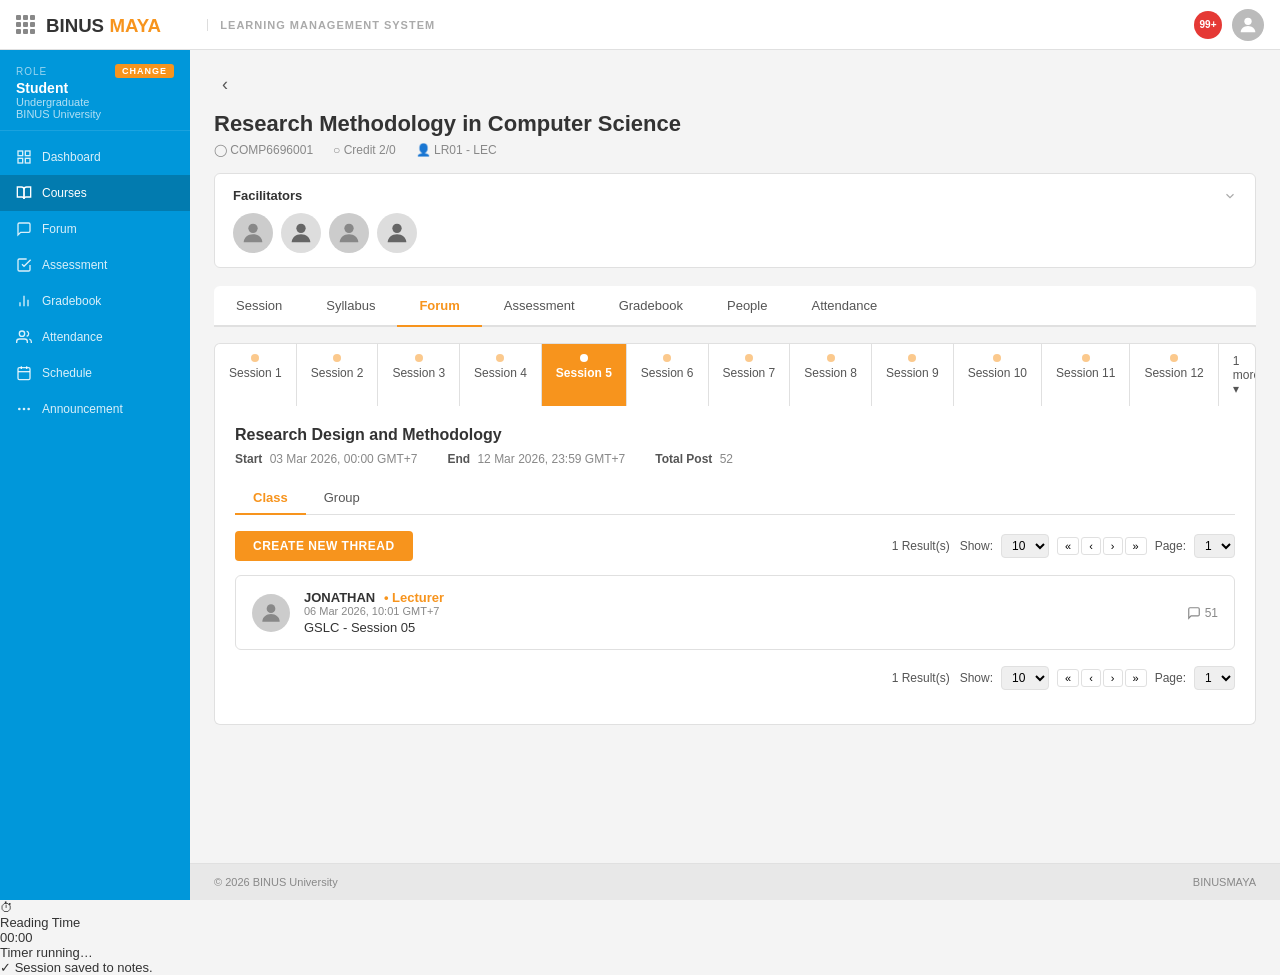
==== light/index.html @ e045422f "Add files via upload" ====
<!DOCTYPE html>
<html lang="en">
<head>
    <meta charset="UTF-8">
    <meta name="viewport" content="width=device-width, initial-scale=1.0">
    <title>BINUSMAYA - Learning Management System</title>
    <link rel="stylesheet" href="style.css">
</head>
<body>
<!-- TOPBAR -->
<div class="topbar">
  <div class="topbar-left">
    <div class="grid-icon">
      <span></span><span></span><span></span>
      <span></span><span></span><span></span>
      <span></span><span></span><span></span>
    </div>
    <!-- BINUS MAYA Logo SVG recreation -->
    <svg class="logo-svg" viewBox="0 0 160 30" xmlns="http://www.w3.org/2000/svg">
      <text x="0" y="22" font-family="'Open Sans',sans-serif" font-weight="900" font-size="20" fill="#333">BINUS</text>
      <text x="68" y="22" font-family="'Open Sans',sans-serif" font-weight="700" font-size="20" fill="#F7941D">MAYA</text>
    </svg>
    <span class="lms-label">Learning Management System</span>
  </div>
  <div class="topbar-right">
    <div class="notif-btn">99+</div>
    <div class="avatar-top">
      <svg viewBox="0 0 24 24" fill="#fff"><circle cx="12" cy="8" r="4"/><path d="M4 20c0-4 3.6-7 8-7s8 3 8 7"/></svg>
    </div>
  </div>
</div>

<!-- SIDEBAR -->
<div class="sidebar">
  <div class="sidebar-role">
    <div class="role-label">Role <span class="change-btn">CHANGE</span></div>
    <div class="role-name">Student</div>
    <div class="role-sub">Undergraduate</div>
    <div class="role-sub">BINUS University</div>
  </div>
  <nav class="sidebar-nav">
    <div class="nav-item">
      <svg viewBox="0 0 24 24" fill="none" stroke="currentColor" stroke-width="2"><rect x="3" y="3" width="7" height="7"/><rect x="14" y="3" width="7" height="7"/><rect x="3" y="14" width="7" height="7"/><rect x="14" y="14" width="7" height="7"/></svg>
      Dashboard
    </div>
    <div class="nav-item active">
      <svg viewBox="0 0 24 24" fill="none" stroke="currentColor" stroke-width="2"><path d="M2 3h6a4 4 0 0 1 4 4v14a3 3 0 0 0-3-3H2z"/><path d="M22 3h-6a4 4 0 0 0-4 4v14a3 3 0 0 1 3-3h7z"/></svg>
      Courses
    </div>
    <div class="nav-item">
      <svg viewBox="0 0 24 24" fill="none" stroke="currentColor" stroke-width="2"><path d="M21 15a2 2 0 0 1-2 2H7l-4 4V5a2 2 0 0 1 2-2h14a2 2 0 0 1 2 2z"/></svg>
      Forum
    </div>
    <div class="nav-item">
      <svg viewBox="0 0 24 24" fill="none" stroke="currentColor" stroke-width="2"><polyline points="9 11 12 14 22 4"/><path d="M21 12v7a2 2 0 0 1-2 2H5a2 2 0 0 1-2-2V5a2 2 0 0 1 2-2h11"/></svg>
      Assessment
    </div>
    <div class="nav-item">
      <svg viewBox="0 0 24 24" fill="none" stroke="currentColor" stroke-width="2"><line x1="18" y1="20" x2="18" y2="10"/><line x1="12" y1="20" x2="12" y2="4"/><line x1="6" y1="20" x2="6" y2="14"/></svg>
      Gradebook
    </div>
    <div class="nav-item">
      <svg viewBox="0 0 24 24" fill="none" stroke="currentColor" stroke-width="2"><path d="M17 21v-2a4 4 0 0 0-4-4H5a4 4 0 0 0-4 4v2"/><circle cx="9" cy="7" r="4"/><path d="M23 21v-2a4 4 0 0 0-3-3.87"/><path d="M16 3.13a4 4 0 0 1 0 7.75"/></svg>
      Attendance
    </div>
    <div class="nav-item">
      <svg viewBox="0 0 24 24" fill="none" stroke="currentColor" stroke-width="2"><rect x="3" y="4" width="18" height="18" rx="2"/><line x1="16" y1="2" x2="16" y2="6"/><line x1="8" y1="2" x2="8" y2="6"/><line x1="3" y1="10" x2="21" y2="10"/></svg>
      Schedule
    </div>
    <div class="nav-item">
      <svg viewBox="0 0 24 24" fill="none" stroke="currentColor" stroke-width="2"><circle cx="12" cy="12" r="1"/><circle cx="19" cy="12" r="1"/><circle cx="5" cy="12" r="1"/></svg>
      Announcement
    </div>
  </nav>
</div>

<!-- MAIN -->
<div class="main">
  <div class="content">

    <!-- PAGE 1: Forum Thread List -->
    <div id="page1" class="page active">
      <button class="back-btn">&#8249;</button>
      <div class="course-title">Research Methodology in Computer Science</div>
      <div class="course-meta">
        <span>&#9711; COMP6696001</span>
        <span>&#9675; Credit 2/0</span>
        <span>&#128100; LR01 - LEC</span>
      </div>

      <div class="facilitators-section">
        <div class="facilitators-header">
          Facilitators
          <svg width="14" height="14" viewBox="0 0 24 24" fill="none" stroke="#aaa" stroke-width="2"><polyline points="6 9 12 15 18 9"/></svg>
        </div>
        <div class="facilitators-list">
          <div class="facilitator-av"><svg viewBox="0 0 24 24" fill="#888"><circle cx="12" cy="8" r="4"/><path d="M4 20c0-4 3.6-7 8-7s8 3 8 7"/></svg></div>
          <div class="facilitator-av" style="background:#ddd;"><svg viewBox="0 0 24 24" fill="#666"><circle cx="12" cy="8" r="4"/><path d="M4 20c0-4 3.6-7 8-7s8 3 8 7"/></svg></div>
          <div class="facilitator-av"><svg viewBox="0 0 24 24" fill="#888"><circle cx="12" cy="8" r="4"/><path d="M4 20c0-4 3.6-7 8-7s8 3 8 7"/></svg></div>
          <div class="facilitator-av" style="background:#ddd;"><svg viewBox="0 0 24 24" fill="#666"><circle cx="12" cy="8" r="4"/><path d="M4 20c0-4 3.6-7 8-7s8 3 8 7"/></svg></div>
        </div>
      </div>

      <div class="tab-nav">
        <div class="tab-item">Session</div>
        <div class="tab-item">Syllabus</div>
        <div class="tab-item active">Forum</div>
        <div class="tab-item">Assessment</div>
        <div class="tab-item">Gradebook</div>
        <div class="tab-item">People</div>
        <div class="tab-item">Attendance</div>
      </div>

      <div class="session-tabs">
        <div class="session-tab">Session 1</div>
        <div class="session-tab">Session 2</div>
        <div class="session-tab">Session 3</div>
        <div class="session-tab">Session 4</div>
        <div class="session-tab active">Session 5</div>
        <div class="session-tab">Session 6</div>
        <div class="session-tab">Session 7</div>
        <div class="session-tab">Session 8</div>
        <div class="session-tab">Session 9</div>
        <div class="session-tab">Session 10</div>
        <div class="session-tab">Session 11</div>
        <div class="session-tab">Session 12</div>
        <div class="session-more">1 more ▾</div>
      </div>

      <div class="forum-section">
        <div class="forum-title">Research Design and Methodology</div>
        <div class="forum-meta">
          <span><label>Start</label> 03 Mar 2026, 00:00 GMT+7</span>
          <span><label>End</label> 12 Mar 2026, 23:59 GMT+7</span>
          <span><label>Total Post</label> 52</span>
        </div>

        <div class="subtab-nav">
          <div class="subtab active">Class</div>
          <div class="subtab">Group</div>
        </div>

        <div class="forum-toolbar">
          <button class="create-btn">CREATE NEW THREAD</button>
          <div class="pagination-area">
            1 Result(s) &nbsp; Show:
            <select><option>10</option><option>25</option></select>
            <div class="pag-btns">
              <button class="pag-btn">«</button>
              <button class="pag-btn">‹</button>
              <button class="pag-btn">›</button>
              <button class="pag-btn">»</button>
            </div>
            Page: <select><option>1</option></select>
          </div>
        </div>

        <!-- Clickable Thread -->
        <div class="thread-card" id="threadCard" onclick="openThread()">
          <div class="thread-av"><svg viewBox="0 0 24 24" fill="#888"><circle cx="12" cy="8" r="4"/><path d="M4 20c0-4 3.6-7 8-7s8 3 8 7"/></svg></div>
          <div class="thread-info">
            <div class="thread-author">JONATHAN <span class="lecturer-tag">• Lecturer</span></div>
            <div class="thread-time">06 Mar 2026, 10:01 GMT+7</div>
            <div class="thread-title">GSLC - Session 05</div>
          </div>
          <div class="thread-replies">
            <svg width="14" height="14" viewBox="0 0 24 24" fill="none" stroke="currentColor" stroke-width="2"><path d="M21 15a2 2 0 0 1-2 2H7l-4 4V5a2 2 0 0 1 2-2h14a2 2 0 0 1 2 2z"/></svg>
            51
          </div>
        </div>

        <div style="margin-top:16px;">
          <div class="forum-toolbar" style="justify-content:flex-end;">
            <div class="pagination-area">
              1 Result(s) &nbsp; Show:
              <select><option>10</option><option>25</option></select>
              <div class="pag-btns">
                <button class="pag-btn">«</button>
                <button class="pag-btn">‹</button>
                <button class="pag-btn">›</button>
                <button class="pag-btn">»</button>
              </div>
              Page: <select><option>1</option></select>
            </div>
          </div>
        </div>
      </div>
    </div>

    <!-- PAGE 2: Thread Detail -->
    <div id="page2" class="page">
      <button class="back-btn" onclick="closePage2()">&#8249;</button>
      <div class="session-label">Session 5</div>

      <div class="post-card">
        <div class="post-header">
          <div class="post-author-info">
            <div class="post-av"><svg viewBox="0 0 24 24" fill="#888"><circle cx="12" cy="8" r="4"/><path d="M4 20c0-4 3.6-7 8-7s8 3 8 7"/></svg></div>
            <div>
              <div class="post-author-name">JONATHAN<span class="lecturer-tag">• Lecturer</span></div>
              <div class="post-time">06 Mar 2026, 10:01 GMT+7</div>
            </div>
          </div>
          <div class="post-reply-count">
            <svg width="15" height="15" viewBox="0 0 24 24" fill="none" stroke="currentColor" stroke-width="2"><path d="M21 15a2 2 0 0 1-2 2H7l-4 4V5a2 2 0 0 1 2-2h14a2 2 0 0 1 2 2z"/></svg>
            51
          </div>
        </div>
        <div class="post-title">GSLC - Session 05</div>
        <div class="post-body">
          <p>Setiap Senin pagi warga Perumahan Melati membaca papan informasi dekat pos keamanan. Warga dapat menuliskan pesan singkat, jadwal kegiatan, atau rekomendasi tempat makan. Anak anak sering menempelkan gambar buatan mereka. Menjelang akhir minggu papan menjadi penuh. Kebiasaan sederhana ini membantu warga saling mengenal dan mempererat hubungan antar tetangga.</p>
        </div>
        <div class="post-footer">
          <span style="display:flex;align-items:center;gap:4px;">
            <svg width="14" height="14" viewBox="0 0 24 24" fill="none" stroke="currentColor" stroke-width="2"><path d="M14 9V5a3 3 0 0 0-3-3l-4 9v11h11.28a2 2 0 0 0 2-1.7l1.38-9a2 2 0 0 0-2-2.3H14z"/><path d="M7 22H4a2 2 0 0 1-2-2v-7a2 2 0 0 1 2-2h3"/></svg>
            0
          </span>
        </div>
      </div>

      <!-- Discussions -->
      <div class="discussion-section">
        <div class="discussion-title">Discussions</div>
        <div class="comment-box-wrap">
          <div class="comment-box-inner">
            <div class="comment-av"><svg viewBox="0 0 24 24" fill="#888"><circle cx="12" cy="8" r="4"/><path d="M4 20c0-4 3.6-7 8-7s8 3 8 7"/></svg></div>
            <div class="comment-editor">
              <textarea class="comment-input" id="commentInput" placeholder="Write a comment (min. 5 words)" rows="3" onfocus="stopTimer()"></textarea>
              <div class="editor-toolbar">
                <button class="tb-btn">↩</button><button class="tb-btn">↪</button>
                <div class="tb-sep"></div>
                <button class="tb-btn"><b>B</b></button>
                <button class="tb-btn"><i>I</i></button>
                <button class="tb-btn"><u>U</u></button>
                <div class="tb-sep"></div>
                <button class="tb-btn">≡▾</button>
                <button class="tb-btn">1.▾</button>
                <button class="tb-btn">⇤</button><button class="tb-btn">⇥</button>
                <button class="tb-btn">⊞</button>
                <button class="tb-btn">&lt;/&gt;</button>
                <button class="tb-btn">Σ</button>
                <button class="tb-btn">🖼</button>
                <button class="tb-btn">🔗</button>
              </div>
            </div>
          </div>
          <div class="comment-submit-row">
            <button class="comment-btn" id="commentBtn">COMMENT</button>
          </div>
        </div>

        <div class="sort-bar">
          <div class="sort-label">Sort by: <a class="sort-link">Latest Comment</a></div>
          <div class="pagination-area">
            45 Result(s) &nbsp; Show:
            <select><option>15</option><option>30</option></select>
            <div class="pag-btns">
              <button class="pag-btn">«</button>
              <button class="pag-btn">‹</button>
              <button class="pag-btn">›</button>
              <button class="pag-btn">»</button>
            </div>
            Page: <select><option>1</option></select>
          </div>
        </div>

        <!-- Sample comment -->
        <div class="post-card" style="margin-bottom:12px;">
          <div class="post-header">
            <div class="post-author-info">
              <div class="post-av"><svg viewBox="0 0 24 24" fill="#888"><circle cx="12" cy="8" r="4"/><path d="M4 20c0-4 3.6-7 8-7s8 3 8 7"/></svg></div>
              <div>
                <div class="post-author-name">MARCHELLO</div>
                <div class="post-time">06 Mar 2026, 10:30 GMT+7</div>
              </div>
            </div>
          </div>
          <div class="post-body">
            <p>WOW</p>
            <p>That's really insightful!</p>
          </div>
        </div>

      </div>
    </div>

  </div>
  <div class="footer">
    <span>© 2026 BINUS University</span>
    <span>BINUSMAYA</span>
  </div>
</div>

<!-- TIMER TOAST -->
<div class="timer-toast" id="timerToast">
  <div class="timer-icon">⏱</div>
  <div class="timer-info">
    <div class="timer-label">Reading Time</div>
    <div class="timer-count" id="timerCount">00:00</div>
    <div class="timer-status" id="timerStatus">Timer running…</div>
  </div>
</div>

<!-- NOTIFY TOAST -->
<div class="notify-toast" id="notifyToast">
  <span>✓</span>
  <span id="notifyMsg">Session saved to notes.</span>
</div>

    <script src="script.js"></script>
</body>
</html>
---- light/style.css ----
*, *::before, *::after { box-sizing: border-box; margin: 0; padding: 0; }

  :root {
    --orange: #F7941D;
    --orange-dark: #E07B00;
    --blue-sidebar: #0097da;
    --blue-sidebar-dark: #027baf;
    --blue-sidebar-hover: #027baf;
    --text-dark: #333;
    --text-med: #555;
    --text-light: #888;
    --border: #e0e0e0;
    --bg: #f4f4f4;
    --white: #fff;
    --sidebar-w: 190px;
    --topbar-h: 50px;
  }

  body { font-family: 'Open Sans', sans-serif; font-size: 13px; background: var(--bg); color: var(--text-dark); }

  /* === TOPBAR === */
  .topbar {
    position: fixed; top: 0; left: 0; right: 0; height: var(--topbar-h);
    background: #fff; border-bottom: 1px solid var(--border);
    display: flex; align-items: center; justify-content: space-between;
    padding: 0 16px; z-index: 100;
  }
  .topbar-left { display: flex; align-items: center; gap: 12px; }
  .grid-icon { display: grid; grid-template-columns: 1fr 1fr 1fr; gap: 2px; width: 18px; cursor: pointer; }
  .grid-icon span { width: 5px; height: 5px; background: #888; border-radius: 1px; display: block; }
  .logo-svg { height: 28px; }
  .lms-label { font-size: 11px; color: #aaa; letter-spacing: 1px; font-weight: 600; padding-left: 12px; border-left: 1px solid #ddd; text-transform: uppercase; }
  .topbar-right { display: flex; align-items: center; gap: 10px; }
  .notif-btn { position: relative; background: #e53935; color: #fff; border-radius: 50%; width: 28px; height: 28px; display: flex; align-items: center; justify-content: center; font-size: 10px; font-weight: 700; cursor: pointer; }
  .avatar-top { width: 32px; height: 32px; border-radius: 50%; background: #bbb; overflow: hidden; cursor: pointer; display: flex; align-items: center; justify-content: center; }
  .avatar-top svg { width: 22px; height: 22px; }

  /* === SIDEBAR === */
  .sidebar {
    position: fixed; top: var(--topbar-h); left: 0; bottom: 0; width: var(--sidebar-w);
    background: var(--blue-sidebar); color: #fff; display: flex; flex-direction: column;
    overflow-y: auto; z-index: 90;
  }
  .sidebar-role { padding: 14px 16px 10px; border-bottom: 1px solid rgba(255,255,255,0.1); }
  .role-label { font-size: 10px; color: rgba(255,255,255,0.6); text-transform: uppercase; letter-spacing: 1px; margin-bottom: 2px; display: flex; align-items: center; justify-content: space-between; }
  .change-btn { background: var(--orange); color: #fff; font-size: 9px; font-weight: 700; padding: 2px 7px; border-radius: 3px; cursor: pointer; }
  .role-name { font-size: 14px; font-weight: 700; }
  .role-sub { font-size: 11px; color: rgba(255,255,255,0.7); }
  .sidebar-nav { flex: 1; padding: 8px 0; }
  .nav-item { display: flex; align-items: center; gap: 10px; padding: 10px 16px; cursor: pointer; font-size: 12px; color: rgba(255,255,255,0.85); transition: background 0.15s; }
  .nav-item:hover { background: var(--blue-sidebar-hover); }
  .nav-item.active { background: var(--blue-sidebar-dark); color: #fff; }
  .nav-item svg { width: 16px; height: 16px; flex-shrink: 0; }

  /* === MAIN === */
  .main { margin-top: var(--topbar-h); margin-left: var(--sidebar-w); min-height: calc(100vh - var(--topbar-h)); display: flex; flex-direction: column; }
  .content { flex: 1; padding: 20px 24px; }
  .footer { background: #e8e8e8; color: #888; font-size: 11px; padding: 12px 24px; display: flex; justify-content: space-between; border-top: 1px solid var(--border); }

  /* === PAGES === */
  .page { display: none; }
  .page.active { display: block; }

  /* === PAGE 1: Forum Thread List === */
  .back-btn { background: none; border: none; cursor: pointer; font-size: 18px; color: #555; padding: 4px 8px; margin-bottom: 12px; display: inline-flex; align-items: center; }
  .course-title { font-size: 22px; font-weight: 700; margin-bottom: 6px; }
  .course-meta { display: flex; gap: 20px; color: var(--text-light); font-size: 12px; margin-bottom: 16px; }
  .course-meta span { display: flex; align-items: center; gap: 5px; }

  .facilitators-section { border: 1px solid var(--border); border-radius: 6px; background: #fff; padding: 14px 18px; margin-bottom: 18px; }
  .facilitators-header { display: flex; align-items: center; justify-content: space-between; margin-bottom: 10px; font-weight: 600; font-size: 13px; }
  .facilitators-list { display: flex; gap: 8px; }
  .facilitator-av { width: 40px; height: 40px; border-radius: 50%; background: #ccc; overflow: hidden; display: flex; align-items: center; justify-content: center; }
  .facilitator-av svg { width: 28px; height: 28px; }

  /* Tab nav */
  .tab-nav { display: flex; border-bottom: 2px solid var(--border); margin-bottom: 0; background: #fff; border-radius: 6px 6px 0 0; }
  .tab-item { padding: 12px 22px; cursor: pointer; font-size: 13px; color: var(--text-med); border-bottom: 2px solid transparent; margin-bottom: -2px; transition: color 0.15s; }
  .tab-item:hover { color: var(--orange); }
  .tab-item.active { color: var(--orange); border-bottom-color: var(--orange); font-weight: 600; }

  /* Session tabs */
  .session-tabs { display: flex; background: #fff; border: 1px solid var(--border); border-bottom: none; border-radius: 6px 6px 0 0; overflow: hidden; margin-top: 16px; }
  .session-tab { padding: 10px 14px; font-size: 12px; cursor: pointer; border-right: 1px solid var(--border); position: relative; color: var(--text-med); white-space: nowrap; display: flex; flex-direction: column; align-items: center; gap: 4px; }
  .session-tab::before { content: ''; width: 8px; height: 8px; border-radius: 50%; background: var(--orange); opacity: 0.5; }
  .session-tab.active { background: var(--orange); color: #fff; font-weight: 600; }
  .session-tab.active::before { background: #fff; opacity: 1; }
  .session-tab:hover:not(.active) { background: #f9f9f9; }
  .session-more { padding: 10px 14px; font-size: 12px; color: var(--text-med); cursor: pointer; display: flex; align-items: center; gap: 4px; }

  /* Forum section */
  .forum-section { background: #fff; border: 1px solid var(--border); border-top: none; border-radius: 0 0 6px 6px; padding: 20px 20px; }
  .forum-title { font-size: 16px; font-weight: 700; margin-bottom: 8px; }
  .forum-meta { display: flex; gap: 30px; color: var(--text-light); font-size: 12px; margin-bottom: 16px; }
  .forum-meta label { font-weight: 600; color: var(--text-med); margin-right: 4px; }

  .subtab-nav { display: flex; gap: 0; border-bottom: 1px solid var(--border); margin-bottom: 16px; }
  .subtab { padding: 8px 18px; cursor: pointer; font-size: 13px; color: var(--text-med); border-bottom: 2px solid transparent; margin-bottom: -1px; }
  .subtab.active { color: var(--orange); border-bottom-color: var(--orange); font-weight: 600; }

  .forum-toolbar { display: flex; align-items: center; justify-content: space-between; margin-bottom: 14px; }
  .create-btn { background: var(--orange); color: #fff; font-size: 12px; font-weight: 700; padding: 8px 18px; border: none; border-radius: 4px; cursor: pointer; letter-spacing: 0.5px; text-transform: uppercase; }
  .create-btn:hover { background: var(--orange-dark); }
  .pagination-area { display: flex; align-items: center; gap: 8px; font-size: 12px; color: var(--text-med); }
  .pagination-area select { border: 1px solid var(--border); border-radius: 4px; padding: 3px 6px; font-size: 12px; }
  .pag-btns { display: flex; gap: 2px; }
  .pag-btn { background: none; border: 1px solid var(--border); border-radius: 3px; padding: 2px 7px; cursor: pointer; font-size: 11px; }

  .thread-card {
    border: 1px solid var(--border); border-radius: 6px; padding: 14px 16px;
    display: flex; align-items: center; gap: 14px; cursor: pointer; transition: box-shadow 0.15s, border-color 0.15s; background: #fff;
  }
  .thread-card:hover { box-shadow: 0 2px 8px rgba(0,0,0,0.08); border-color: #bbb; }
  .thread-av { width: 38px; height: 38px; border-radius: 50%; background: #ccc; overflow: hidden; flex-shrink: 0; display: flex; align-items: center; justify-content: center; }
  .thread-av svg { width: 26px; height: 26px; }
  .thread-info { flex: 1; }
  .thread-author { font-weight: 700; font-size: 13px; }
  .thread-author .lecturer-tag { color: var(--orange); font-weight: 600; margin-left: 5px; }
  .thread-time { color: var(--text-light); font-size: 11px; }
  .thread-title { font-size: 13px; color: var(--text-dark); margin-top: 3px; }
  .thread-replies { display: flex; align-items: center; gap: 4px; color: var(--text-light); font-size: 12px; flex-shrink: 0; }

  /* === PAGE 2: Thread Detail === */
  .session-label { font-size: 16px; font-weight: 700; margin-bottom: 18px; }
  .post-card { background: #fff; border: 1px solid var(--border); border-radius: 6px; padding: 18px 20px; margin-bottom: 20px; }
  .post-header { display: flex; align-items: flex-start; justify-content: space-between; margin-bottom: 12px; }
  .post-author-info { display: flex; align-items: center; gap: 12px; }
  .post-av { width: 40px; height: 40px; border-radius: 50%; background: #ccc; overflow: hidden; flex-shrink: 0; display: flex; align-items: center; justify-content: center; }
  .post-av svg { width: 28px; height: 28px; }
  .post-author-name { font-weight: 700; font-size: 14px; }
  .post-author-name .lecturer-tag { color: var(--orange); margin-left: 5px; font-size: 12px; }
  .post-time { font-size: 11px; color: var(--text-light); }
  .post-reply-count { display: flex; align-items: center; gap: 5px; color: var(--text-light); font-size: 13px; }
  .post-title { font-size: 18px; font-weight: 700; margin-bottom: 12px; }
  .post-body { font-size: 13px; line-height: 1.7; color: var(--text-dark); }
  .post-body p { margin-bottom: 10px; }
  .post-footer { display: flex; justify-content: flex-end; padding-top: 12px; border-top: 1px solid var(--border); margin-top: 12px; color: var(--text-light); font-size: 12px; }

  /* Comment box */
  .discussion-section { }
  .discussion-title { background: #f0f0f0; font-weight: 600; font-size: 13px; padding: 10px 16px; border-radius: 6px 6px 0 0; border: 1px solid var(--border); }
  .comment-box-wrap { background: #fff; border: 1px solid var(--border); border-top: none; border-radius: 0 0 6px 6px; padding: 16px; margin-bottom: 16px; }
  .comment-box-inner { display: flex; gap: 12px; }
  .comment-av { width: 36px; height: 36px; border-radius: 50%; background: #ccc; overflow: hidden; flex-shrink: 0; display: flex; align-items: center; justify-content: center; }
  .comment-av svg { width: 24px; height: 24px; }
  .comment-editor { flex: 1; border: 1px solid var(--border); border-radius: 4px; overflow: hidden; }
  .comment-input {
    width: 100%; min-height: 60px; padding: 10px 12px; border: none; outline: none;
    font-size: 13px; font-family: inherit; resize: none; color: var(--text-dark);
    cursor: text;
  }
  .comment-input::placeholder { color: #aaa; }
  .editor-toolbar { display: flex; align-items: center; gap: 2px; padding: 6px 10px; border-top: 1px solid var(--border); background: #fafafa; flex-wrap: wrap; }
  .tb-btn { background: none; border: none; cursor: pointer; padding: 3px 6px; border-radius: 3px; font-size: 12px; color: #555; font-family: inherit; }
  .tb-btn:hover { background: #eee; }
  .tb-sep { width: 1px; height: 16px; background: #ddd; margin: 0 3px; }
  .comment-submit-row { display: flex; justify-content: flex-end; padding-top: 10px; }
  .comment-btn { background: #ccc; color: #fff; font-size: 12px; font-weight: 700; padding: 7px 18px; border: none; border-radius: 4px; cursor: not-allowed; text-transform: uppercase; letter-spacing: 0.5px; transition: background 0.2s; }
  .comment-btn.ready { background: var(--orange); cursor: pointer; }

  .sort-bar { display: flex; align-items: center; justify-content: space-between; margin-bottom: 14px; font-size: 12px; color: var(--text-med); }
  .sort-label { display: flex; align-items: center; gap: 6px; }
  .sort-link { color: var(--orange); cursor: pointer; font-weight: 600; text-decoration: none; }

  /* === TIMER ===
  .timer-toast {
    position: fixed; bottom: 24px; right: 24px; background: #1a1a2e; color: #fff;
    border-radius: 10px; padding: 14px 20px; font-size: 13px; z-index: 999;
    box-shadow: 0 4px 20px rgba(0,0,0,0.3); display: none; align-items: center; gap: 14px;
    min-width: 220px; border-left: 4px solid var(--orange);
  }
  .timer-toast.show { display: flex; }
  .timer-icon { font-size: 18px; }
  .timer-info { flex: 1; }
  .timer-label { font-size: 10px; color: #aaa; text-transform: uppercase; letter-spacing: 1px; }
  .timer-count { font-size: 22px; font-weight: 700; font-family: 'Courier New', monospace; color: var(--orange); }
  .timer-status { font-size: 11px; color: #aaa; }

  /* === NOTIFICATION === */
  /* .notify-toast {
    position: fixed; bottom: 24px; left: 50%; transform: translateX(-50%);
    background: #2e7d32; color: #fff; border-radius: 8px; padding: 12px 22px;
    font-size: 13px; z-index: 1000; box-shadow: 0 4px 16px rgba(0,0,0,0.2);
    display: none; align-items: center; gap: 8px;
  }
  .notify-toast.show { display: flex; } */ 

  /* scrollbar */
  ::-webkit-scrollbar { width: 6px; }
  ::-webkit-scrollbar-thumb { background: #ccc; border-radius: 3px; }
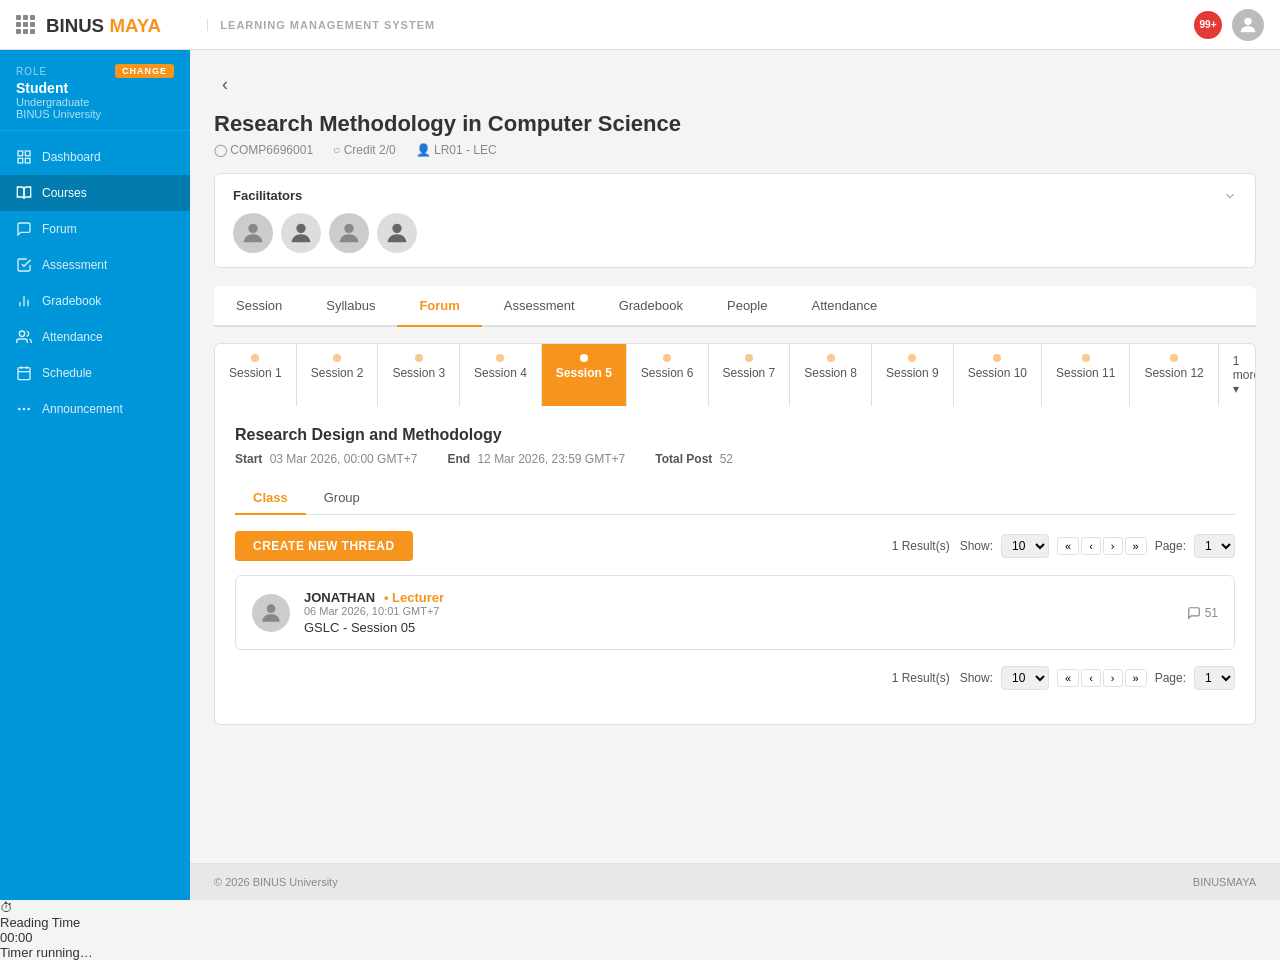
==== commit 9338a938: "Add files via upload" ====
--- a/light/index.html
+++ b/light/index.html
@@ -225,7 +225,7 @@
           <div class="comment-box-inner">
             <div class="comment-av"><svg viewBox="0 0 24 24" fill="#888"><circle cx="12" cy="8" r="4"/><path d="M4 20c0-4 3.6-7 8-7s8 3 8 7"/></svg></div>
             <div class="comment-editor">
-              <textarea class="comment-input" id="commentInput" placeholder="Write a comment (min. 5 words)" rows="3" onfocus="stopTimer()"></textarea>
+              <textarea class="comment-input" id="commentInput" placeholder="Write a comment (optional)" rows="3" onfocus="stopTimer()"></textarea>
               <div class="editor-toolbar">
                 <button class="tb-btn">↩</button><button class="tb-btn">↪</button>
                 <div class="tb-sep"></div>
@@ -245,7 +245,7 @@
             </div>
           </div>
           <div class="comment-submit-row">
-            <button class="comment-btn" id="commentBtn">COMMENT</button>
+            <button class="comment-btn ready" id="commentBtn">COMMENT</button>
           </div>
         </div>
 
@@ -284,6 +284,78 @@
       </div>
     </div>
 
+    <!-- PAGE 3: READING QUIZ (True / False) -->
+    <div id="page3" class="page survey-page">
+      <div class="survey-card">
+        <div class="survey-step">Langkah 1 dari 4 · Kuis Bacaan</div>
+        <h2 class="survey-title">Kuis Benar / Salah</h2>
+        <p class="survey-desc">Berdasarkan bacaan pada forum, tentukan apakah setiap pernyataan
+          <strong>Benar (B)</strong> atau <strong>Salah (S)</strong>. Semua pernyataan wajib dijawab.</p>
+        <form id="quizForm" class="survey-questions"></form>
+        <div class="survey-warn" id="quizWarn">Mohon jawab semua pernyataan sebelum melanjutkan.</div>
+        <div class="survey-actions">
+          <button type="button" class="survey-btn" onclick="submitQuiz()">Lanjut ke Kuesioner ›</button>
+        </div>
+      </div>
+    </div>
+
+    <!-- PAGE 4: QUESTIONNAIRE — SECTION A -->
+    <div id="page4" class="page survey-page">
+      <div class="survey-card">
+        <div class="survey-step">Langkah 2 dari 4 · Kuesioner</div>
+        <h2 class="survey-title">Section A — Visual Comfort (CVS)</h2>
+        <p class="survey-desc">Rate each statement from <strong>1 (Strongly Disagree)</strong> to
+          <strong>10 (Strongly Agree)</strong>.</p>
+        <form id="formA" class="survey-questions"></form>
+        <div class="survey-warn" id="warnA">Please rate every statement before continuing.</div>
+        <div class="survey-actions">
+          <button type="button" class="survey-btn ghost" onclick="showSurveyPage('page3')">‹ Kembali</button>
+          <button type="button" class="survey-btn" onclick="nextSection('A')">Lanjut ›</button>
+        </div>
+      </div>
+    </div>
+
+    <!-- PAGE 5: QUESTIONNAIRE — SECTION B -->
+    <div id="page5" class="page survey-page">
+      <div class="survey-card">
+        <div class="survey-step">Langkah 3 dari 4 · Kuesioner</div>
+        <h2 class="survey-title">Section B — User Experience</h2>
+        <p class="survey-desc">Rate each statement from <strong>1 (Strongly Disagree)</strong> to
+          <strong>10 (Strongly Agree)</strong>.</p>
+        <form id="formB" class="survey-questions"></form>
+        <div class="survey-warn" id="warnB">Please rate every statement before continuing.</div>
+        <div class="survey-actions">
+          <button type="button" class="survey-btn ghost" onclick="showSurveyPage('page4')">‹ Kembali</button>
+          <button type="button" class="survey-btn" onclick="nextSection('B')">Lanjut ›</button>
+        </div>
+      </div>
+    </div>
+
+    <!-- PAGE 6: QUESTIONNAIRE — SECTION C -->
+    <div id="page6" class="page survey-page">
+      <div class="survey-card">
+        <div class="survey-step">Langkah 4 dari 4 · Kuesioner</div>
+        <h2 class="survey-title">Section C — Perceived Productivity</h2>
+        <p class="survey-desc">Rate each statement from <strong>1 (Strongly Disagree)</strong> to
+          <strong>10 (Strongly Agree)</strong>.</p>
+        <form id="formC" class="survey-questions"></form>
+        <div class="survey-warn" id="warnC">Please rate every statement before continuing.</div>
+        <div class="survey-actions">
+          <button type="button" class="survey-btn ghost" onclick="showSurveyPage('page5')">‹ Kembali</button>
+          <button type="button" class="survey-btn" id="finalSubmitBtn" onclick="submitAll()">Submit ✓</button>
+        </div>
+      </div>
+    </div>
+
+    <!-- PAGE 7: THANK YOU -->
+    <div id="page7" class="page survey-page">
+      <div class="survey-card thanks-card">
+        <div class="thanks-icon">✓</div>
+        <h2 class="survey-title">Terima kasih!</h2>
+        <p class="survey-desc" id="thanksMsg" style="margin-bottom:0;">Tanggapan Anda telah direkam.</p>
+      </div>
+    </div>
+
   </div>
   <div class="footer">
     <span>© 2026 BINUS University</span>
--- a/light/style.css
+++ b/light/style.css
@@ -177,14 +177,56 @@
   .timer-status { font-size: 11px; color: #aaa; }
 
   /* === NOTIFICATION === */
-  /* .notify-toast {
+  .notify-toast {
     position: fixed; bottom: 24px; left: 50%; transform: translateX(-50%);
     background: #2e7d32; color: #fff; border-radius: 8px; padding: 12px 22px;
     font-size: 13px; z-index: 1000; box-shadow: 0 4px 16px rgba(0,0,0,0.2);
     display: none; align-items: center; gap: 8px;
   }
-  .notify-toast.show { display: flex; } */ 
+  .notify-toast.show { display: flex; }
 
   /* scrollbar */
   ::-webkit-scrollbar { width: 6px; }
-  ::-webkit-scrollbar-thumb { background: #ccc; border-radius: 3px; }+  ::-webkit-scrollbar-thumb { background: #ccc; border-radius: 3px; }
+
+  /* === SURVEY / QUIZ PAGES === */
+  .survey-page { max-width: 840px; }
+  .survey-card { background: var(--white); border: 1px solid var(--border); border-radius: 8px; padding: 26px 28px; }
+  .survey-step { font-size: 11px; text-transform: uppercase; letter-spacing: 1px; color: var(--orange); font-weight: 700; margin-bottom: 8px; }
+  .survey-title { font-size: 20px; font-weight: 700; margin-bottom: 6px; color: var(--text-dark); }
+  .survey-desc { font-size: 13px; color: var(--text-med); line-height: 1.6; margin-bottom: 20px; }
+  .survey-questions { display: flex; flex-direction: column; }
+  .sq { padding: 16px 0; border-top: 1px solid var(--border); }
+  .sq:first-child { border-top: none; padding-top: 0; }
+  .sq-text { font-size: 13.5px; color: var(--text-dark); margin-bottom: 12px; line-height: 1.5; }
+  .sq-num { font-weight: 700; color: var(--orange); margin-right: 4px; }
+
+  /* True / False */
+  .tf-options { display: flex; gap: 12px; }
+  .tf-opt { cursor: pointer; }
+  .tf-opt input { position: absolute; opacity: 0; pointer-events: none; }
+  .tf-pill { display: inline-block; padding: 8px 22px; border: 1.5px solid var(--border); border-radius: 22px; font-size: 13px; color: var(--text-med); transition: all 0.15s; }
+  .tf-opt:hover .tf-pill { border-color: var(--orange); }
+  .tf-opt input:checked + .tf-pill { background: var(--orange); border-color: var(--orange); color: #fff; font-weight: 700; }
+
+  /* 1–10 scale */
+  .scale-row { display: flex; align-items: center; gap: 12px; flex-wrap: wrap; }
+  .scale-end { font-size: 11px; color: var(--text-light); white-space: nowrap; }
+  .scale-opts { display: flex; gap: 6px; flex-wrap: wrap; }
+  .scale-opt { cursor: pointer; }
+  .scale-opt input { position: absolute; opacity: 0; pointer-events: none; }
+  .scale-opt span { display: flex; align-items: center; justify-content: center; width: 34px; height: 34px; border: 1.5px solid var(--border); border-radius: 6px; font-size: 13px; color: var(--text-med); transition: all 0.15s; }
+  .scale-opt:hover span { border-color: var(--orange); }
+  .scale-opt input:checked + span { background: var(--orange); border-color: var(--orange); color: #fff; font-weight: 700; }
+
+  .survey-warn { display: none; color: #e53935; font-size: 12px; margin-top: 14px; font-weight: 600; }
+  .survey-warn.show { display: block; }
+  .survey-actions { display: flex; justify-content: flex-end; gap: 10px; margin-top: 24px; }
+  .survey-btn { background: var(--orange); color: #fff; border: none; border-radius: 5px; padding: 10px 22px; font-size: 13px; font-weight: 700; cursor: pointer; transition: background 0.15s; }
+  .survey-btn:hover { background: var(--orange-dark); }
+  .survey-btn.ghost { background: transparent; color: var(--text-med); border: 1px solid var(--border); }
+  .survey-btn.ghost:hover { background: rgba(127,127,127,0.12); }
+  .survey-btn:disabled { opacity: 0.6; cursor: default; }
+
+  .thanks-card { text-align: center; padding: 50px 28px; }
+  .thanks-icon { width: 60px; height: 60px; margin: 0 auto 16px; border-radius: 50%; background: var(--orange); color: #fff; font-size: 30px; display: flex; align-items: center; justify-content: center; }
